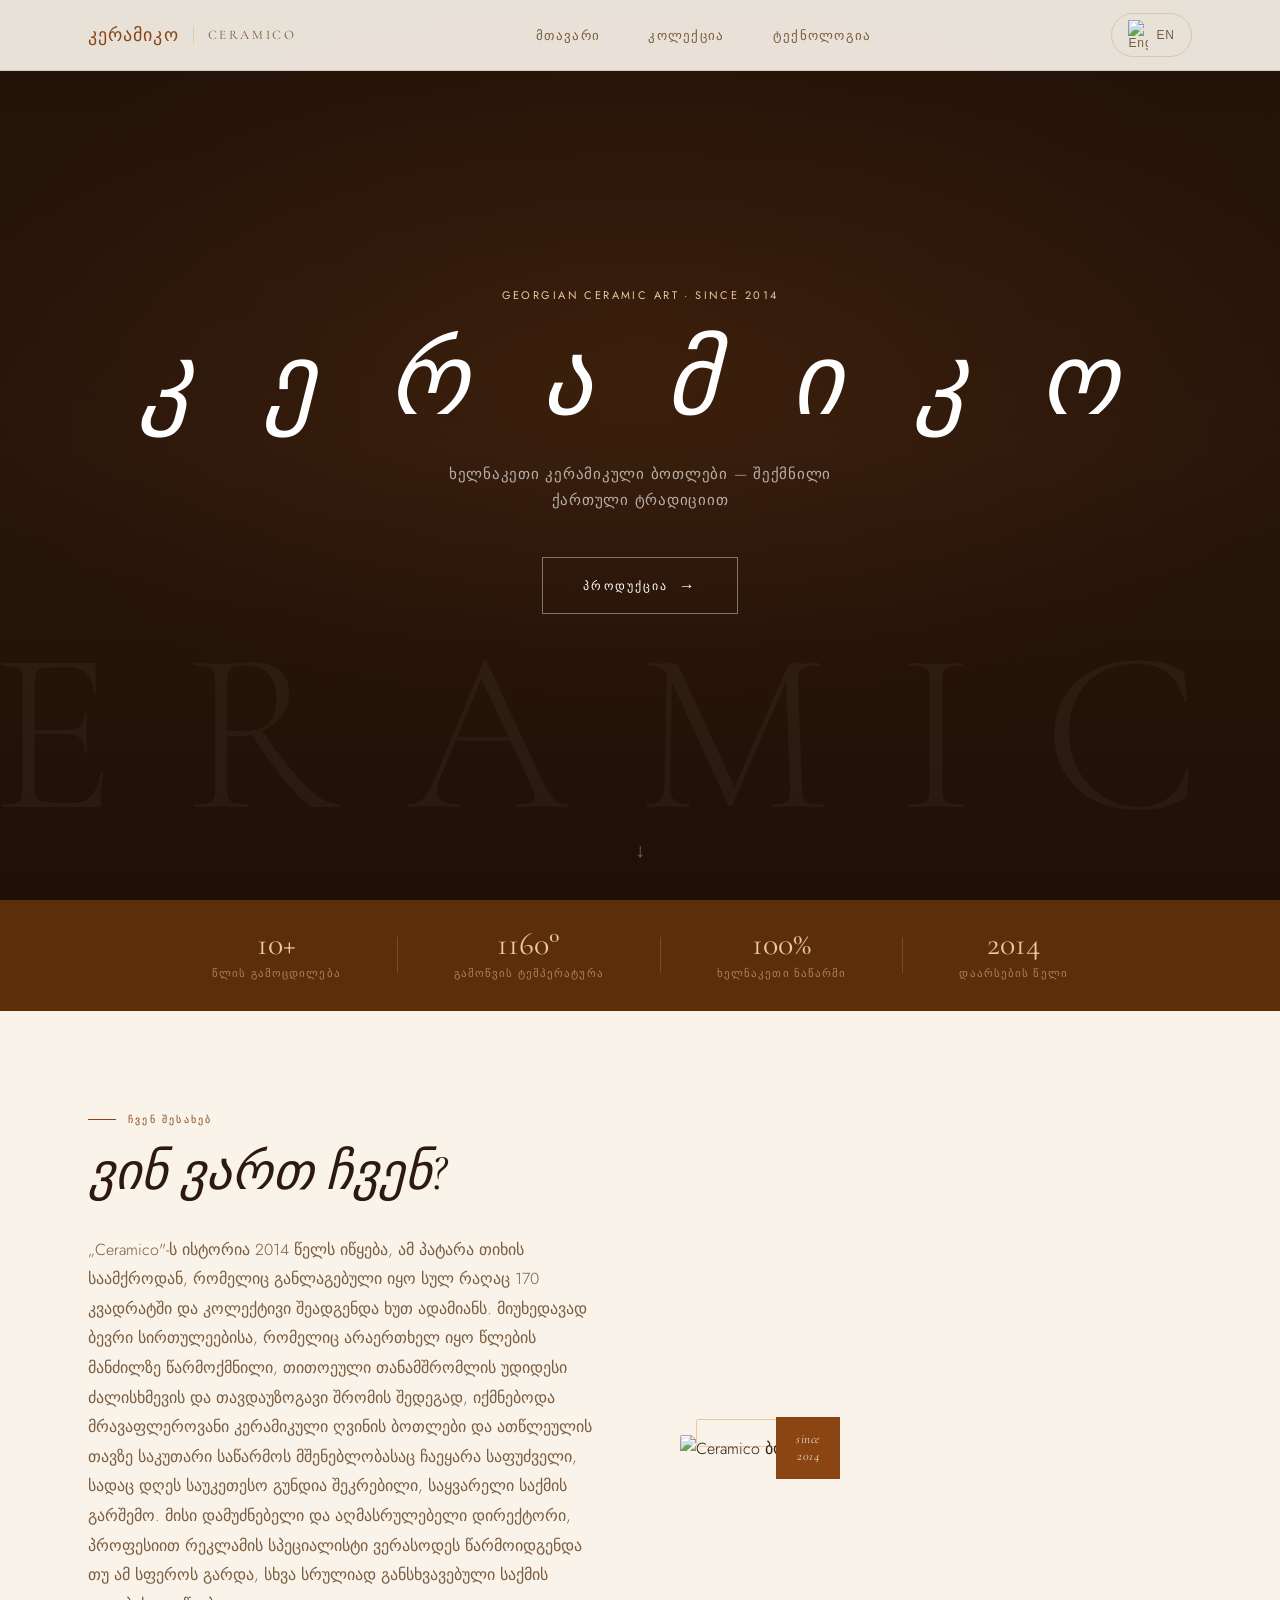
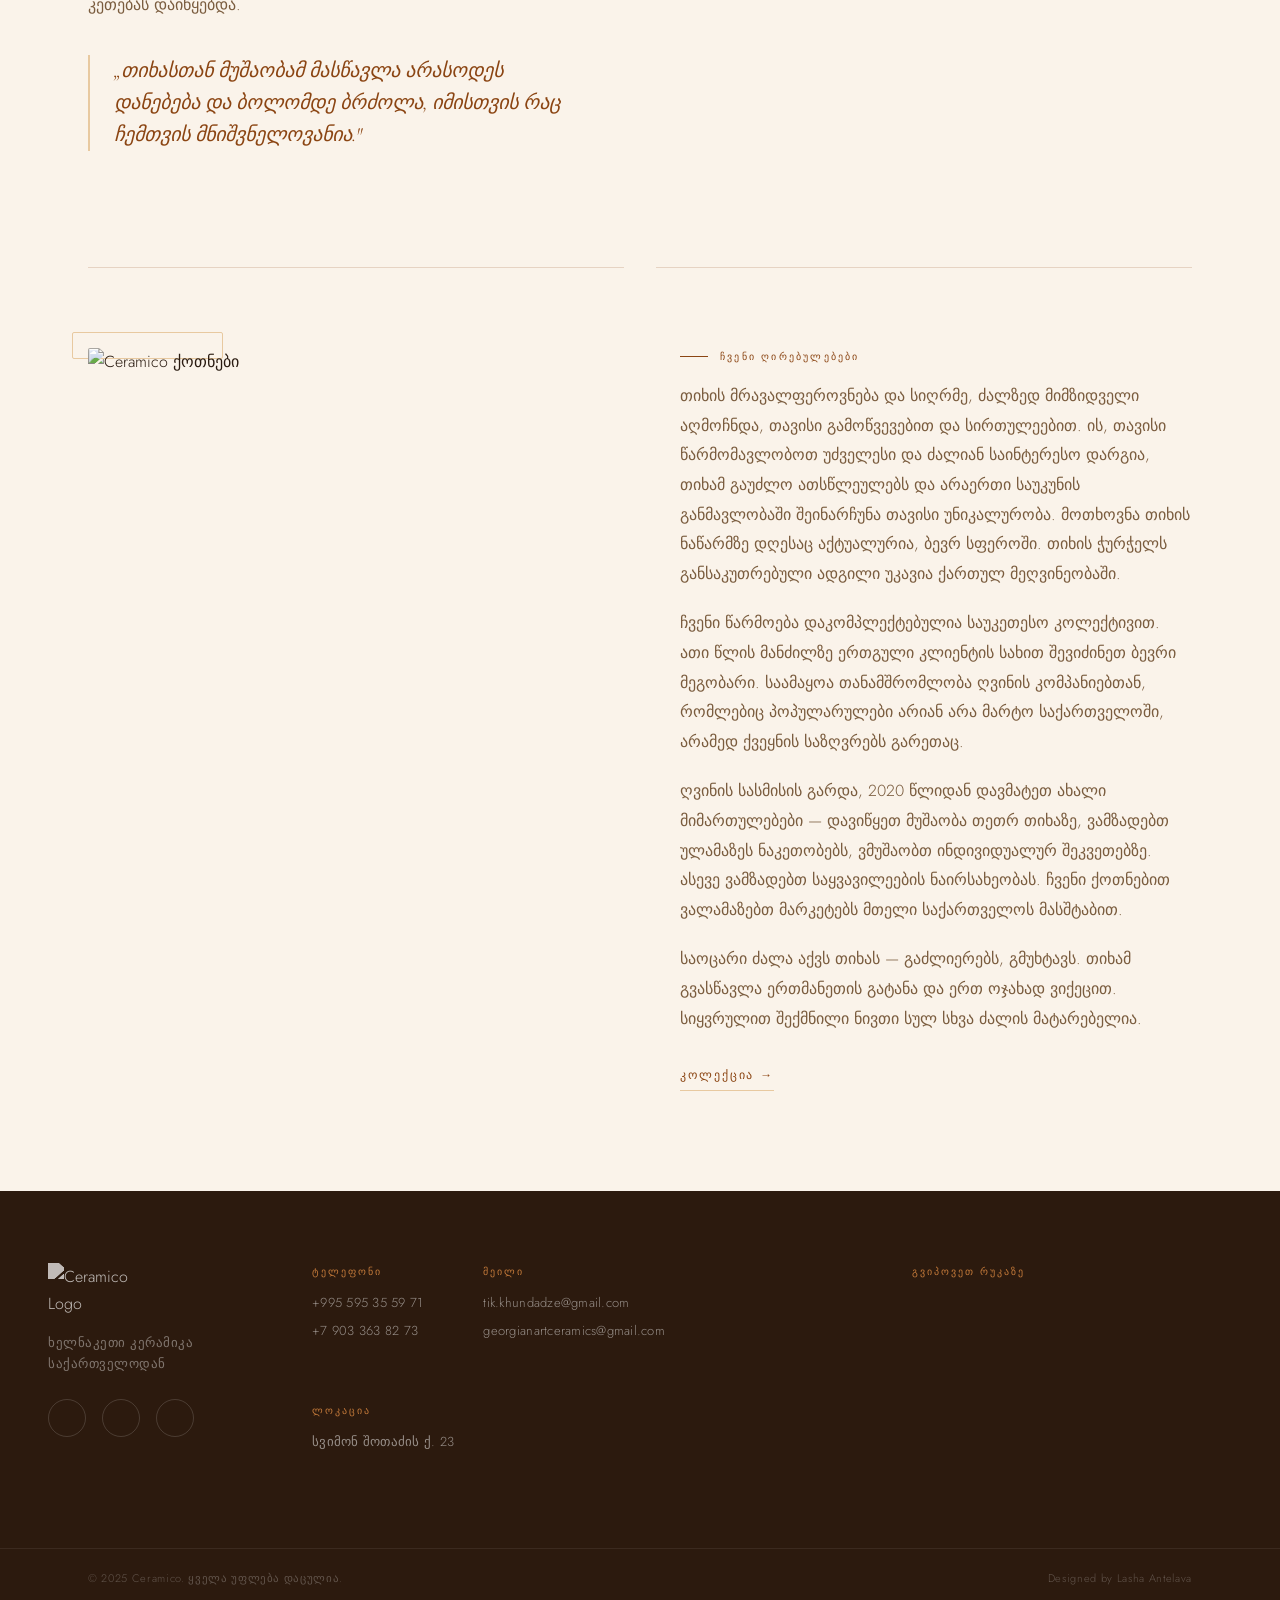
==== index.html @ eb9ffe62 "init" ====
<!DOCTYPE html>
<html lang="ka">

<head>
    <meta charset="UTF-8">
    <meta name="viewport" content="width=device-width, initial-scale=1.0">
    <link rel="stylesheet" href="style.css">
    <link rel="preconnect" href="https://fonts.googleapis.com">
    <link rel="preconnect" href="https://fonts.gstatic.com" crossorigin>
    <link href="https://fonts.googleapis.com/css2?family=Cormorant+Garamond:ital,wght@0,300;0,400;0,500;0,600;1,300;1,400&family=Jost:wght@300;400;500&display=swap" rel="stylesheet">
    <script src="https://kit.fontawesome.com/76924def7a.js" crossorigin="anonymous"></script>
    <title>Ceramico — ხელნაკეთი კერამიკა</title>
</head>

<body>

    <!-- NAVBAR -->
    <header class="tavi">
        <div class="nav-inner">
            <div class="nav-logo">
                <span class="logo-geo">კერამიკო</span>
                <span class="logo-divider"></span>
                <span class="logo-en">CERAMICO</span>
            </div>
            <nav class="navigacia">
                <ul class="chamonatvali">
                    <li><a href="index.html">მთავარი</a></li>
                    <li><a href="koleqcia.html">კოლექცია</a></li>
                    <li><a href="teqnologia.html">ტექნოლოგია</a></li>
                </ul>
            </nav>
            <button id="language-switch">
                <a href="home.html"><img src="https://tkt.ge/static/images/eng.svg" alt="English"> EN</a>
            </button>
        </div>
    </header>

    <!-- HERO -->
    <section class="hero">
        <div class="hero-bg-text">CERAMICO</div>
        <div class="hero-content">
            <div class="hero-tag">Georgian Ceramic Art · Since 2014</div>
            <h1 class="hero-title">კ ე რ ა მ ი კ ო</h1>
            <p class="hero-sub">ხელნაკეთი კერამიკული ბოთლები — შექმნილი ქართული ტრადიციით</p>
            <a href="koleqcia.html" class="hero-btn">პროდუქცია <span>→</span></a>
        </div>
        <div class="hero-scroll-hint">↓</div>
    </section>

    <!-- STATS BAR -->
    <div class="stats-bar">
        <div class="stat-item">
            <span class="stat-num">10+</span>
            <span class="stat-label">წლის გამოცდილება</span>
        </div>
        <div class="stat-divider"></div>
        <div class="stat-item">
            <span class="stat-num">1160°</span>
            <span class="stat-label">გამოწვის ტემპერატურა</span>
        </div>
        <div class="stat-divider"></div>
        <div class="stat-item">
            <span class="stat-num">100%</span>
            <span class="stat-label">ხელნაკეთი ნაწარმი</span>
        </div>
        <div class="stat-divider"></div>
        <div class="stat-item">
            <span class="stat-num">2014</span>
            <span class="stat-label">დაარსების წელი</span>
        </div>
    </div>

    <!-- MAIN CONTENT -->
    <main class="mtavari">

        <!-- ROW 1 -->
        <div class="row1">
            <div class="text-block">
                <div class="section-label">ჩვენ შესახებ</div>
                <h2 class="section-title">ვინ ვართ ჩვენ?</h2>
                <p class="body-text">
                    „Ceramico"-ს ისტორია 2014 წელს იწყება, ამ პატარა თიხის საამქროდან, რომელიც
                    განლაგებული იყო სულ რაღაც 170 კვადრატში და კოლექტივი შეადგენდა ხუთ ადამიანს.
                    მიუხედავად ბევრი სირთულეებისა, რომელიც არაერთხელ იყო წლების
                    მანძილზე წარმოქმნილი, თითოეული თანამშრომლის უდიდესი ძალისხმევის და
                    თავდაუზოგავი შრომის შედეგად,
                    იქმნებოდა მრავაფლეროვანი კერამიკული
                    ღვინის ბოთლები და ათწლეულის
                    თავზე საკუთარი საწარმოს
                    მშენებლობასაც
                    ჩაეყარა საფუძველი, სადაც დღეს საუკეთესო გუნდია შეკრებილი,
                    საყვარელი საქმის გარშემო.
                    მისი დამუძნებელი და აღმასრულებელი დირექტორი, პროფესიით რეკლამის
                    სპეციალისტი ვერასოდეს წარმოიდგენდა თუ ამ სფეროს გარდა, სხვა სრულიად
                    განსხვავებული საქმის კეთებას დაიწყებდა.
                </p>
                <blockquote class="pull-quote">
                    „თიხასთან მუშაობამ მასწავლა არასოდეს დანებება და ბოლომდე ბრძოლა,
                    იმისთვის რაც ჩემთვის მნიშვნელოვანია."
                </blockquote>
            </div>
            <div class="image-block">
                <div class="img-frame">
                    <img src="./fotebi/4 1.png" alt="Ceramico ბოთლი">
                    <div class="img-badge">since<br>2014</div>
                </div>
            </div>
        </div>

        <!-- DIVIDER -->
        <div class="ornament-divider">
            <span></span><i class="fa-solid fa-circle ornament-dot"></i><span></span>
        </div>

        <!-- ROW 2 -->
        <div class="row2">
            <div class="image-block">
                <div class="img-frame img-frame--left">
                    <img src="./fotebi/pngwing 3.png" alt="Ceramico ქოთნები">
                </div>
            </div>
            <div class="text-block">
                <div class="section-label">ჩვენი ღირებულებები</div>
                <p class="body-text">
                    თიხის მრავალფეროვნება და სიღრმე, ძალზედ მიმზიდველი აღმოჩნდა, თავისი
                    გამოწვევებით და სირთულეებით. ის, თავისი წარმომავლობოთ უძველესი და ძალიან
                    საინტერესო დარგია, თიხამ გაუძლო ათსწლეულებს
                    და არაერთი საუკუნის განმავლობაში შეინარჩუნა თავისი უნიკალურობა.
                    მოთხოვნა თიხის ნაწარმზე დღესაც აქტუალურია, ბევრ სფეროში. თიხის ჭურჭელს
                    განსაკუთრებული ადგილი უკავია ქართულ მეღვინეობაში.
                </p>
                <p class="body-text">
                    ჩვენი წარმოება დაკომპლექტებულია საუკეთესო კოლექტივით. ათი წლის მანძილზე ერთგული
                    კლიენტის სახით შევიძინეთ ბევრი მეგობარი. საამაყოა თანამშრომლობა ღვინის
                    კომპანიებთან, რომლებიც პოპულარულები არიან არა მარტო საქართველოში, არამედ
                    ქვეყნის საზღვრებს გარეთაც.
                </p>
                <p class="body-text">
                    ღვინის სასმისის გარდა, 2020 წლიდან დავმატეთ ახალი მიმართულებები — დავიწყეთ მუშაობა
                    თეთრ თიხაზე, ვამზადებთ ულამაზეს ნაკეთობებს, ვმუშაობთ ინდივიდუალურ შეკვეთებზე.
                    ასევე ვამზადებთ საყვავილეების ნაირსახეობას. ჩვენი ქოთნებით ვალამაზებთ მარკეტებს
                    მთელი საქართველოს მასშტაბით.
                </p>
                <p class="body-text">
                    საოცარი ძალა აქვს თიხას — გაძლიერებს, გმუხტავს. თიხამ გვასწავლა ერთმანეთის გატანა
                    და ერთ ოჯახად ვიქეცით. სიყვრულით შექმნილი ნივთი სულ სხვა ძალის მატარებელია.
                </p>
                <a href="koleqcia.html" class="text-link">კოლექცია →</a>
            </div>
        </div>

    </main>

    <!-- FOOTER -->
    <footer>
        <div class="footer-top">
            <div class="footer-logo-block">
                <img src="./fotebi/logoq.png" alt="Ceramico Logo" class="footer-logo">
                <p class="footer-tagline">ხელნაკეთი კერამიკა საქართველოდან</p>
                <div class="soc">
                    <a href="#"><i class="fa-brands fa-facebook"></i></a>
                    <a href="#"><i class="fa-brands fa-instagram"></i></a>
                    <a href="#"><i class="fa-regular fa-envelope"></i></a>
                </div>
            </div>
            <div class="footer-contacts">
                <div class="contact-group">
                    <p class="contact-heading">ტელეფონი</p>
                    <p class="contact-val">+995 595 35 59 71</p>
                    <p class="contact-val">+7 903 363 82 73</p>
                </div>
                <div class="contact-group">
                    <p class="contact-heading">მეილი</p>
                    <p class="contact-val">tik.khundadze@gmail.com</p>
                    <p class="contact-val">georgianartceramics@gmail.com</p>
                </div>
                <div class="contact-group">
                    <p class="contact-heading">ლოკაცია</p>
                    <p class="contact-val">სვიმონ შოთაძის ქ. 23</p>
                </div>
            </div>
            <div class="footer-map">
                <p class="footer-map-label">გვიპოვეთ რუკაზე</p>
                <iframe src="https://www.google.com/maps/embed?pb=!1m18!1m12!1m3!1d2972.876158461858!2d44.75768653528101!3d41.83096477124692!2m3!1f0!2f0!3f0!3m2!1i1024!2i768!4f13.1!3m3!1m2!1s0x40446f11e22a13d9%3A0x3f8ae42a7b298f8d!2sClay%20Bottles-Ceramico!5e0!3m2!1sen!2sge!4v1778598873194!5m2!1sen!2sge" allowfullscreen="" loading="lazy" referrerpolicy="no-referrer-when-downgrade"></iframe>
            </div>
        </div>
        <div class="footer-bottom">
            <p>© 2025 Ceramico. ყველა უფლება დაცულია.</p>
            <p>Designed by Lasha Antelava</p>
        </div>
    </footer>

</body>
</html>
---- style.css ----
/* ============================================
   CERAMICO — Redesigned Stylesheet
   Palette: warm terracotta, clay cream, deep brown
   Fonts: Cormorant Garamond (display) + Jost (body)
   ============================================ */

:root {
    --clay:        #8B4513;
    --clay-dark:   #5C2E0A;
    --clay-light:  #C47A3A;
    --clay-pale:   #E8C9A0;
    --cream:       #F5EDE0;
    --cream-dark:  #EAD9C4;
    --parchment:   #FAF3EA;
    --brown-deep:  #2C1A0E;
    --brown-mid:   #4A2D1A;
    --text-main:   #2C1A0E;
    --text-muted:  #7A5C3E;
    --text-light:  #B08D6A;
    --border:      rgba(139, 69, 19, 0.18);

    --font-display: 'Cormorant Garamond', Georgia, serif;
    --font-body:    'Jost', sans-serif;
}

*, *::before, *::after {
    margin: 0;
    padding: 0;
    box-sizing: border-box;
}

html { scroll-behavior: smooth; }

body {
    font-family: var(--font-body);
    background-color: var(--parchment);
    color: var(--text-main);
    font-weight: 300;
    line-height: 1.7;
    overflow-x: hidden;
}

a {
    all: unset;
    cursor: pointer;
}

img {
    max-width: 100%;
    display: block;
}

/* ============================================
   NAVBAR
   ============================================ */

.tavi {
    position: fixed;
    top: 0; left: 0; right: 0;
    z-index: 100;
    background: rgba(250, 243, 234, 0.92);
    backdrop-filter: blur(10px);
    -webkit-backdrop-filter: blur(10px);
    border-bottom: 1px solid var(--border);
}

.nav-inner {
    max-width: 1200px;
    margin: 0 auto;
    padding: 0 48px;
    height: 70px;
    display: flex;
    align-items: center;
    justify-content: space-between;
}

.nav-logo {
    display: flex;
    align-items: center;
    gap: 14px;
    font-family: var(--font-display);
}

.logo-geo {
    font-size: 18px;
    font-weight: 500;
    color: var(--clay);
    letter-spacing: 0.06em;
}

.logo-divider {
    display: inline-block;
    width: 1px;
    height: 18px;
    background: var(--clay-pale);
}

.logo-en {
    font-size: 13px;
    font-weight: 400;
    letter-spacing: 0.2em;
    color: var(--text-muted);
}

.chamonatvali {
    display: flex;
    list-style: none;
    gap: 48px;
}

.chamonatvali a {
    font-family: var(--font-body);
    font-size: 13px;
    font-weight: 400;
    letter-spacing: 0.1em;
    color: var(--text-muted);
    text-transform: uppercase;
    transition: color 0.2s;
    position: relative;
}

.chamonatvali a::after {
    content: '';
    position: absolute;
    bottom: -3px; left: 0;
    width: 0; height: 1px;
    background: var(--clay);
    transition: width 0.25s ease;
}

.chamonatvali a:hover {
    color: var(--clay);
}

.chamonatvali a:hover::after {
    width: 100%;
}

#language-switch {
    background: none;
    border: 1px solid var(--border);
    border-radius: 40px;
    padding: 6px 16px;
    cursor: pointer;
    transition: background 0.2s, border-color 0.2s;
}

#language-switch:hover {
    background: var(--cream-dark);
    border-color: var(--clay-pale);
}

#language-switch a {
    display: flex;
    align-items: center;
    gap: 8px;
    font-size: 12px;
    font-weight: 400;
    letter-spacing: 0.08em;
    color: var(--text-muted);
}

#language-switch img {
    width: 20px;
    height: auto;
    display: inline-block;
}

/* ============================================
   HERO
   ============================================ */

.hero {
    position: relative;
    min-height: 100vh;
    display: flex;
    align-items: center;
    justify-content: center;
    background-color: var(--brown-deep);
    background-image:
        radial-gradient(ellipse 80% 60% at 50% 40%, rgba(139,69,19,0.35) 0%, transparent 70%),
        url('./fotebi/Group\ 26.png');
    background-size: cover;
    background-position: center;
    overflow: hidden;
}

.hero::after {
    content: '';
    position: absolute;
    inset: 0;
    background: linear-gradient(
        to bottom,
        rgba(28, 12, 4, 0.55) 0%,
        rgba(28, 12, 4, 0.3) 50%,
        rgba(28, 12, 4, 0.75) 100%
    );
}

.hero-bg-text {
    position: absolute;
    bottom: -30px;
    left: 50%;
    transform: translateX(-50%);
    font-family: var(--font-display);
    font-size: clamp(80px, 18vw, 240px);
    font-weight: 300;
    letter-spacing: 0.3em;
    color: rgba(255,255,255,0.04);
    white-space: nowrap;
    pointer-events: none;
    z-index: 1;
    user-select: none;
}

.hero-content {
    position: relative;
    z-index: 2;
    text-align: center;
    padding: 0 24px;
    animation: fadeUp 1.2s ease both;
}

@keyframes fadeUp {
    from { opacity: 0; transform: translateY(32px); }
    to   { opacity: 1; transform: translateY(0); }
}

.hero-tag {
    font-size: 11px;
    letter-spacing: 0.22em;
    text-transform: uppercase;
    color: var(--clay-pale);
    margin-bottom: 24px;
    font-weight: 400;
}

.hero-title {
    font-family: var(--font-display);
    font-size: clamp(52px, 8vw, 100px);
    font-weight: 300;
    font-style: italic;
    color: #fff;
    letter-spacing: 0.25em;
    line-height: 1.1;
    margin-bottom: 24px;
}

.hero-sub {
    font-size: 15px;
    font-weight: 300;
    color: rgba(255,255,255,0.65);
    letter-spacing: 0.05em;
    margin-bottom: 44px;
    max-width: 460px;
    margin-left: auto;
    margin-right: auto;
}

.hero-btn {
    display: inline-flex;
    align-items: center;
    gap: 10px;
    border: 1px solid rgba(255,255,255,0.4);
    padding: 14px 40px;
    font-size: 12px;
    letter-spacing: 0.18em;
    text-transform: uppercase;
    color: #fff;
    transition: background 0.25s, border-color 0.25s;
}

.hero-btn:hover {
    background: var(--clay);
    border-color: var(--clay);
}

.hero-btn span {
    font-size: 16px;
    transition: transform 0.2s;
}

.hero-btn:hover span {
    transform: translateX(4px);
}

.hero-scroll-hint {
    position: absolute;
    bottom: 32px;
    left: 50%;
    transform: translateX(-50%);
    z-index: 2;
    color: rgba(255,255,255,0.35);
    font-size: 20px;
    animation: bounce 2.2s ease-in-out infinite;
}

@keyframes bounce {
    0%, 100% { transform: translateX(-50%) translateY(0); }
    50%       { transform: translateX(-50%) translateY(8px); }
}

/* ============================================
   STATS BAR
   ============================================ */

.stats-bar {
    display: flex;
    align-items: center;
    justify-content: center;
    gap: 0;
    background: var(--clay-dark);
    padding: 28px 0;
}

.stat-item {
    display: flex;
    flex-direction: column;
    align-items: center;
    gap: 4px;
    padding: 0 56px;
}

.stat-num {
    font-family: var(--font-display);
    font-size: 32px;
    font-weight: 400;
    color: var(--clay-pale);
    line-height: 1;
}

.stat-label {
    font-size: 11px;
    letter-spacing: 0.1em;
    color: rgba(232, 201, 160, 0.55);
    text-transform: uppercase;
}

.stat-divider {
    width: 1px;
    height: 36px;
    background: rgba(232, 201, 160, 0.2);
}

/* ============================================
   MAIN — SHARED
   ============================================ */

.mtavari {
    max-width: 1200px;
    margin: 0 auto;
    padding: 100px 48px;
}

.section-label {
    font-size: 10px;
    letter-spacing: 0.22em;
    text-transform: uppercase;
    color: var(--clay);
    margin-bottom: 16px;
    font-weight: 500;
    display: flex;
    align-items: center;
    gap: 12px;
}

.section-label::before {
    content: '';
    display: inline-block;
    width: 28px;
    height: 1px;
    background: var(--clay);
}

.section-title {
    font-family: var(--font-display);
    font-size: clamp(36px, 4vw, 54px);
    font-weight: 400;
    font-style: italic;
    color: var(--brown-deep);
    line-height: 1.15;
    margin-bottom: 32px;
}

.body-text {
    font-size: 16px;
    line-height: 1.85;
    color: var(--text-muted);
    font-weight: 300;
    margin-bottom: 20px;
    max-width: 560px;
}

.pull-quote {
    font-family: var(--font-display);
    font-size: 20px;
    font-style: italic;
    font-weight: 400;
    color: var(--clay);
    border-left: 2px solid var(--clay-pale);
    padding-left: 24px;
    margin: 36px 0;
    line-height: 1.6;
    max-width: 480px;
}

.text-link {
    display: inline-flex;
    align-items: center;
    gap: 8px;
    font-size: 12px;
    letter-spacing: 0.16em;
    text-transform: uppercase;
    color: var(--clay);
    font-weight: 500;
    border-bottom: 1px solid var(--clay-pale);
    padding-bottom: 4px;
    margin-top: 12px;
    transition: border-color 0.2s, color 0.2s;
}

.text-link:hover {
    color: var(--clay-dark);
    border-color: var(--clay);
}

/* ============================================
   ROW 1
   ============================================ */

.row1 {
    display: grid;
    grid-template-columns: 1fr 1fr;
    gap: 80px;
    align-items: center;
    margin-bottom: 80px;
}

.row1 .text-block {
    order: 1;
}

.row1 .image-block {
    order: 2;
}

.img-frame {
    position: relative;
    display: inline-block;
}

.img-frame img {
    width: 100%;
    max-width: 460px;
    border-radius: 2px;
    filter: sepia(12%) saturate(90%);
}

.img-frame::before {
    content: '';
    position: absolute;
    top: -16px; right: -16px;
    width: 100%; height: 100%;
    border: 1px solid var(--clay-pale);
    border-radius: 2px;
    z-index: -1;
    pointer-events: none;
}

.img-badge {
    position: absolute;
    bottom: -16px;
    right: -16px;
    background: var(--clay);
    color: var(--cream);
    font-family: var(--font-display);
    font-size: 13px;
    font-style: italic;
    text-align: center;
    line-height: 1.3;
    padding: 14px 20px;
    letter-spacing: 0.04em;
}

/* ============================================
   ORNAMENT DIVIDER
   ============================================ */

.ornament-divider {
    display: flex;
    align-items: center;
    gap: 16px;
    margin: 20px 0 80px;
}

.ornament-divider span {
    flex: 1;
    height: 1px;
    background: var(--border);
}

.ornament-dot {
    color: var(--clay-pale);
    font-size: 8px;
}

/* ============================================
   ROW 2
   ============================================ */

.row2 {
    display: grid;
    grid-template-columns: 1fr 1fr;
    gap: 80px;
    align-items: start;
}

.row2 .image-block {
    order: 1;
}

.row2 .text-block {
    order: 2;
}

.img-frame--left::before {
    top: -16px;
    left: -16px;
    right: auto;
}

/* ============================================
   FOOTER
   ============================================ */

footer {
    background: var(--brown-deep);
    color: var(--cream);
}

.footer-top {
    max-width: 1400px;
    margin: 0 auto;
    padding: 72px 48px 56px;
    display: grid;
    grid-template-columns: 200px 1fr auto;
    gap: 64px;
    align-items: start;
    border-bottom: 1px solid rgba(255,255,255,0.07);
}

.footer-logo-block {
    flex: 0 0 200px;
}

.footer-map {
    flex: 0 0 320px;
}

.footer-map-label {
    font-size: 10px;
    letter-spacing: 0.2em;
    text-transform: uppercase;
    color: var(--clay-light);
    font-weight: 500;
    margin-bottom: 12px;
}

.footer-map iframe {
    width: 320px;
    height: 200px;
    border: 0;
    border-radius: 4px;
    filter: sepia(30%) saturate(70%) brightness(0.75);
    display: block;
    transition: filter 0.3s;
}

.footer-map iframe:hover {
    filter: sepia(10%) saturate(90%) brightness(0.9);
}

.footer-logo {
    width: 100px;
    margin-bottom: 16px;
    filter: brightness(0) invert(1) opacity(0.7);
}

.footer-tagline {
    font-size: 13px;
    color: rgba(255,255,255,0.4);
    font-weight: 300;
    letter-spacing: 0.04em;
    margin-bottom: 24px;
    line-height: 1.6;
}

.soc {
    display: flex;
    gap: 16px;
}

.soc a {
    width: 36px;
    height: 36px;
    border: 1px solid rgba(255,255,255,0.15);
    display: flex;
    align-items: center;
    justify-content: center;
    border-radius: 50%;
    color: rgba(255,255,255,0.5);
    font-size: 14px;
    transition: background 0.2s, color 0.2s, border-color 0.2s;
}

.soc a:hover {
    background: var(--clay);
    border-color: var(--clay);
    color: #fff;
}

.footer-contacts {
    flex: 1;
    display: flex;
    gap: 60px;
    flex-wrap: wrap;
}

.contact-group {
    display: flex;
    flex-direction: column;
    gap: 6px;
}

.contact-heading {
    font-size: 10px;
    letter-spacing: 0.2em;
    text-transform: uppercase;
    color: var(--clay-light);
    font-weight: 500;
    margin-bottom: 6px;
}

.contact-val {
    font-size: 13px;
    color: rgba(255,255,255,0.5);
    font-weight: 300;
    letter-spacing: 0.02em;
}

.footer-bottom {
    max-width: 1200px;
    margin: 0 auto;
    padding: 20px 48px;
    display: flex;
    justify-content: space-between;
    align-items: center;
}

.footer-bottom p {
    font-size: 11px;
    color: rgba(255,255,255,0.25);
    letter-spacing: 0.06em;
}

/* ============================================
   RESPONSIVE
   ============================================ */

@media (max-width: 900px) {
    .nav-inner { padding: 0 24px; }
    .chamonatvali { gap: 28px; }

    .mtavari { padding: 72px 24px; }

    .row1, .row2 {
        grid-template-columns: 1fr;
        gap: 48px;
    }
    .row1 .image-block { order: -1; }
    .row2 .image-block { order: -1; }

    .body-text { max-width: 100%; }
    .pull-quote { max-width: 100%; }

    .stats-bar { flex-wrap: wrap; gap: 24px; padding: 28px 24px; }
    .stat-divider { display: none; }
    .stat-item { padding: 0 24px; }

    .footer-top { grid-template-columns: 1fr; gap: 40px; padding: 48px 24px; }
    .footer-contacts { gap: 36px; }
    .footer-map iframe { width: 100%; height: 180px; }
    .footer-bottom { padding: 20px 24px; flex-direction: column; gap: 8px; text-align: center; }
}

@media (max-width: 600px) {
    .hero-title { letter-spacing: 0.15em; }
    .chamonatvali { gap: 20px; }
    .chamonatvali a { font-size: 11px; }
    .logo-en { display: none; }
    .logo-divider { display: none; }
}
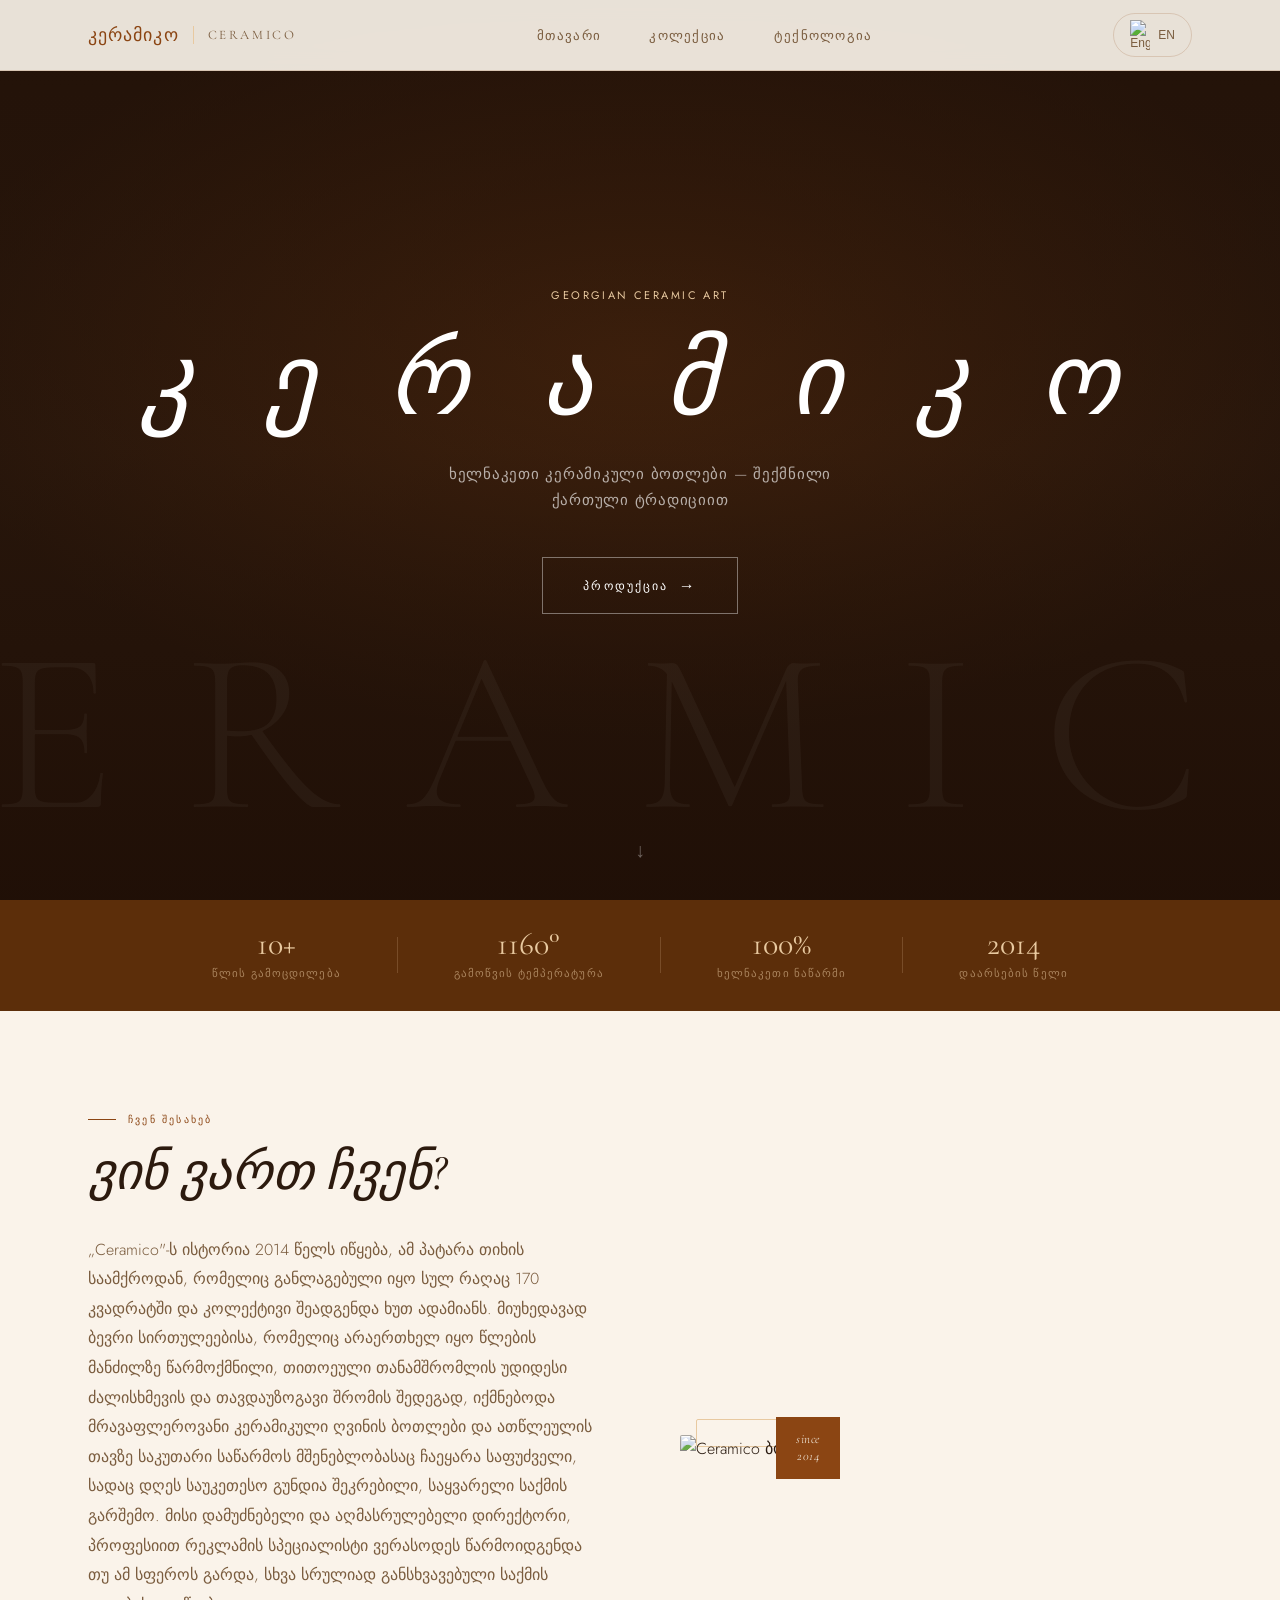
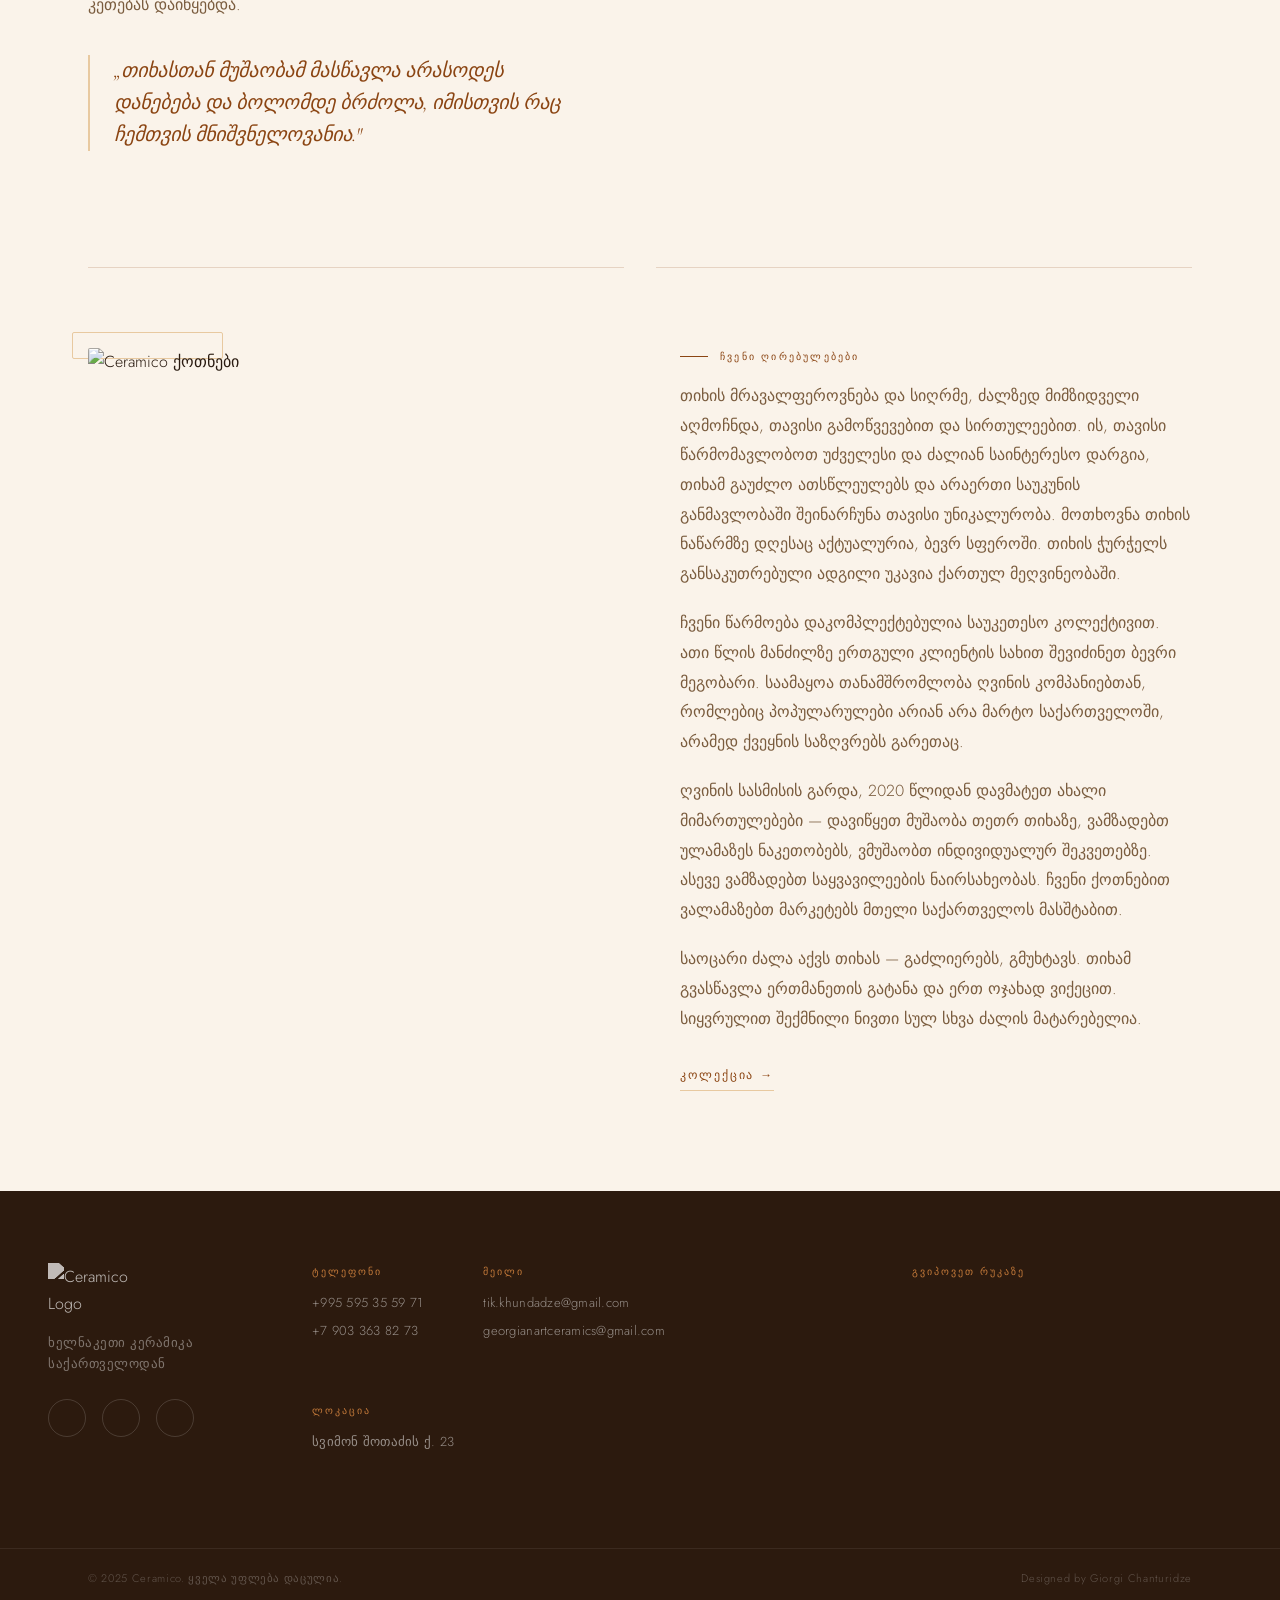
==== commit 16731f75: "fotkebi" ====
--- a/index.html
+++ b/index.html
@@ -9,7 +9,7 @@
     <link rel="preconnect" href="https://fonts.gstatic.com" crossorigin>
     <link href="https://fonts.googleapis.com/css2?family=Cormorant+Garamond:ital,wght@0,300;0,400;0,500;0,600;1,300;1,400&family=Jost:wght@300;400;500&display=swap" rel="stylesheet">
     <script src="https://kit.fontawesome.com/76924def7a.js" crossorigin="anonymous"></script>
-    <title>Ceramico — ხელნაკეთი კერამიკა</title>
+    <title>Ceramico</title>
 </head>
 
 <body>
@@ -30,7 +30,7 @@
                 </ul>
             </nav>
             <button id="language-switch">
-                <a href="home.html"><img src="https://tkt.ge/static/images/eng.svg" alt="English"> EN</a>
+                <a href="home.html"><img src="https://tkt.ge/static/images/eng.svg" alt="English"> EN </a>
             </button>
         </div>
     </header>
@@ -39,7 +39,7 @@
     <section class="hero">
         <div class="hero-bg-text">CERAMICO</div>
         <div class="hero-content">
-            <div class="hero-tag">Georgian Ceramic Art · Since 2014</div>
+            <div class="hero-tag">Georgian Ceramic Art</div>
             <h1 class="hero-title">კ ე რ ა მ ი კ ო</h1>
             <p class="hero-sub">ხელნაკეთი კერამიკული ბოთლები — შექმნილი ქართული ტრადიციით</p>
             <a href="koleqcia.html" class="hero-btn">პროდუქცია <span>→</span></a>
@@ -186,7 +186,7 @@
         </div>
         <div class="footer-bottom">
             <p>© 2025 Ceramico. ყველა უფლება დაცულია.</p>
-            <p>Designed by Lasha Antelava</p>
+            <p>Designed by Giorgi Chanturidze</p>
         </div>
     </footer>
 
--- a/style.css
+++ b/style.css
@@ -156,7 +156,6 @@
     gap: 8px;
     font-size: 12px;
     font-weight: 400;
-    letter-spacing: 0.08em;
     color: var(--text-muted);
 }
 
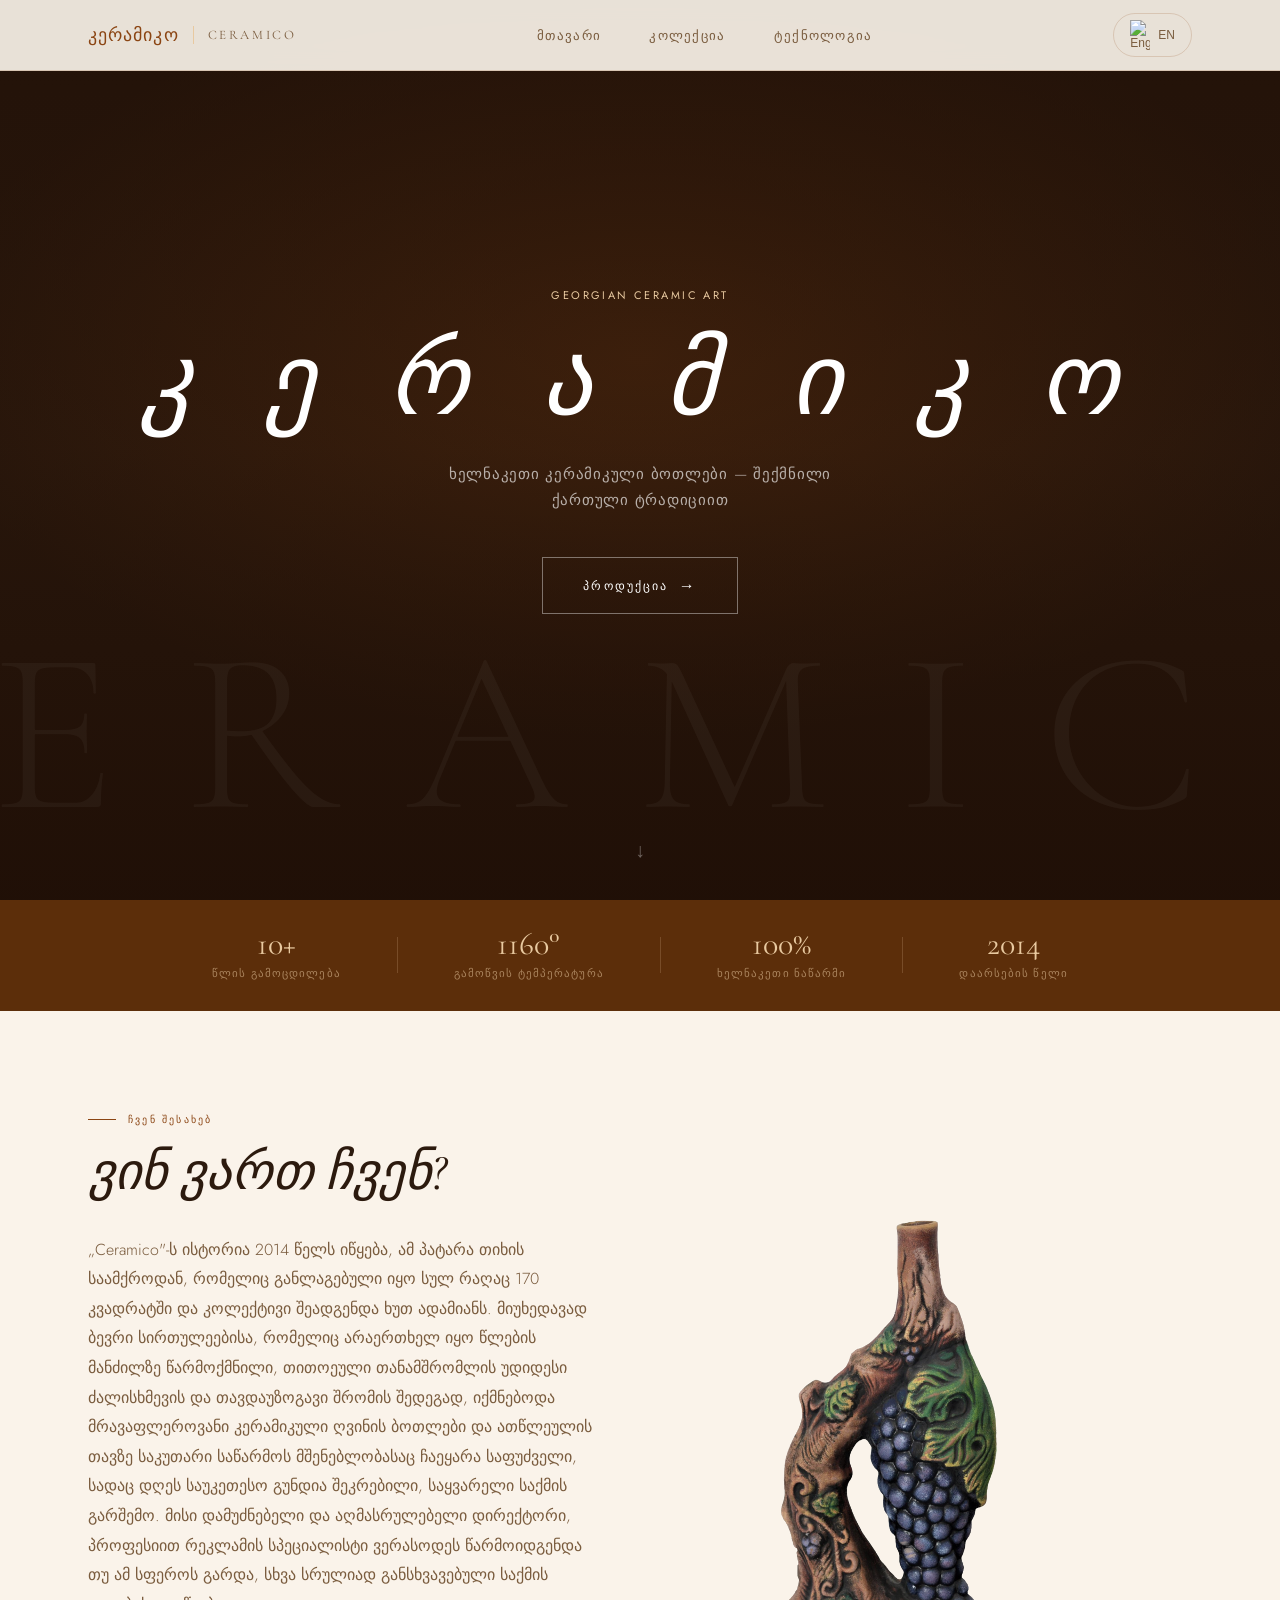
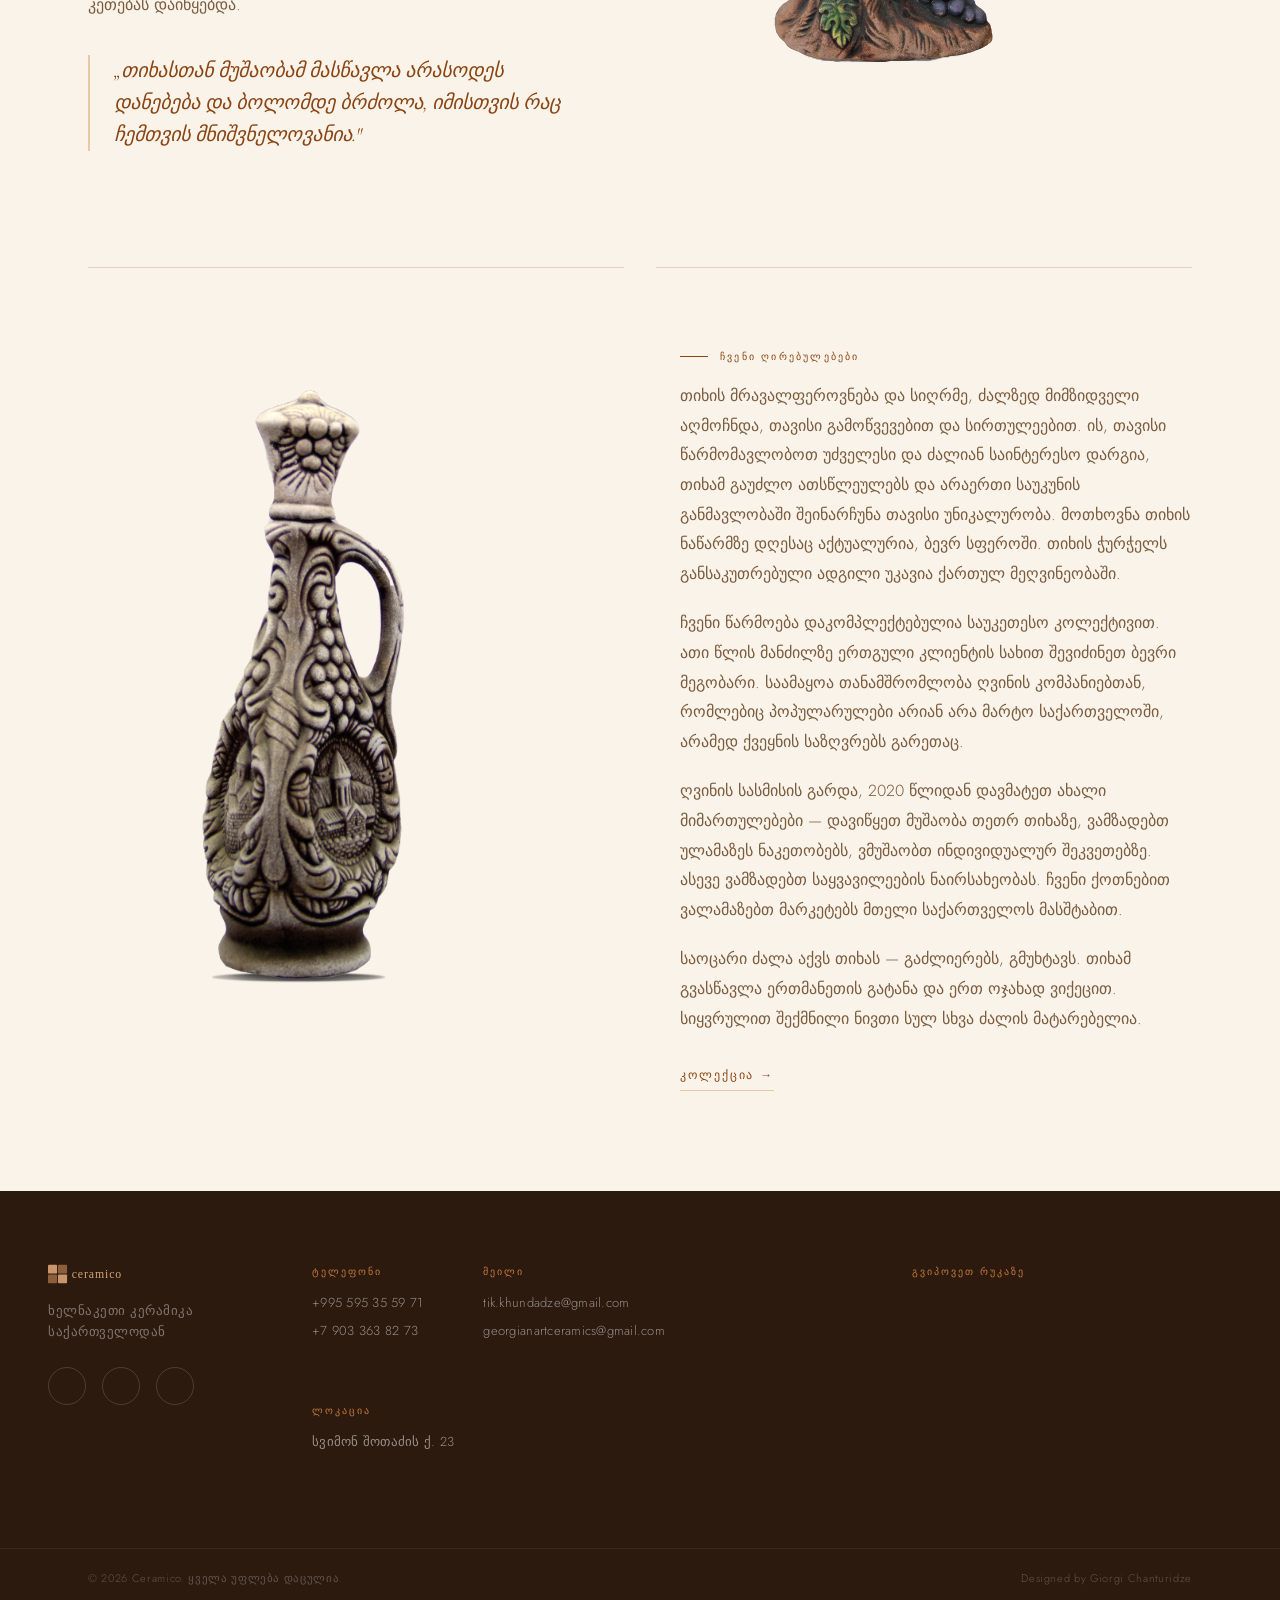
==== commit 8f0746aa: "logo-fix" ====
--- a/index.html
+++ b/index.html
@@ -101,8 +101,7 @@
             </div>
             <div class="image-block">
                 <div class="img-frame">
-                    <img src="./fotebi/4 1.png" alt="Ceramico ბოთლი">
-                    <div class="img-badge">since<br>2014</div>
+                    <img src="./fotkebi/home-page/hm1.png" alt="Ceramico ბოთლი">
                 </div>
             </div>
         </div>
@@ -116,7 +115,7 @@
         <div class="row2">
             <div class="image-block">
                 <div class="img-frame img-frame--left">
-                    <img src="./fotebi/pngwing 3.png" alt="Ceramico ქოთნები">
+                    <img src="./fotkebi/home-page/hm2.png" alt="Ceramico ქოთნები">
                 </div>
             </div>
             <div class="text-block">
@@ -155,7 +154,7 @@
     <footer>
         <div class="footer-top">
             <div class="footer-logo-block">
-                <img src="./fotebi/logoq.png" alt="Ceramico Logo" class="footer-logo">
+                <img src="./fotkebi/home-page/ceramico-logo.svg" alt="Ceramico Logo" class="footer-logo">
                 <p class="footer-tagline">ხელნაკეთი კერამიკა საქართველოდან</p>
                 <div class="soc">
                     <a href="#"><i class="fa-brands fa-facebook"></i></a>
@@ -185,7 +184,7 @@
             </div>
         </div>
         <div class="footer-bottom">
-            <p>© 2025 Ceramico. ყველა უფლება დაცულია.</p>
+            <p>© 2026 Ceramico. ყველა უფლება დაცულია.</p>
             <p>Designed by Giorgi Chanturidze</p>
         </div>
     </footer>
--- a/style.css
+++ b/style.css
@@ -456,7 +456,6 @@
 }
 
 .img-frame::before {
-    content: '';
     position: absolute;
     top: -16px; right: -16px;
     width: 100%; height: 100%;
@@ -582,7 +581,7 @@
 .footer-logo {
     width: 100px;
     margin-bottom: 16px;
-    filter: brightness(0) invert(1) opacity(0.7);
+    /* filter: brightness(0) invert(1) opacity(0.7); */
 }
 
 .footer-tagline {
